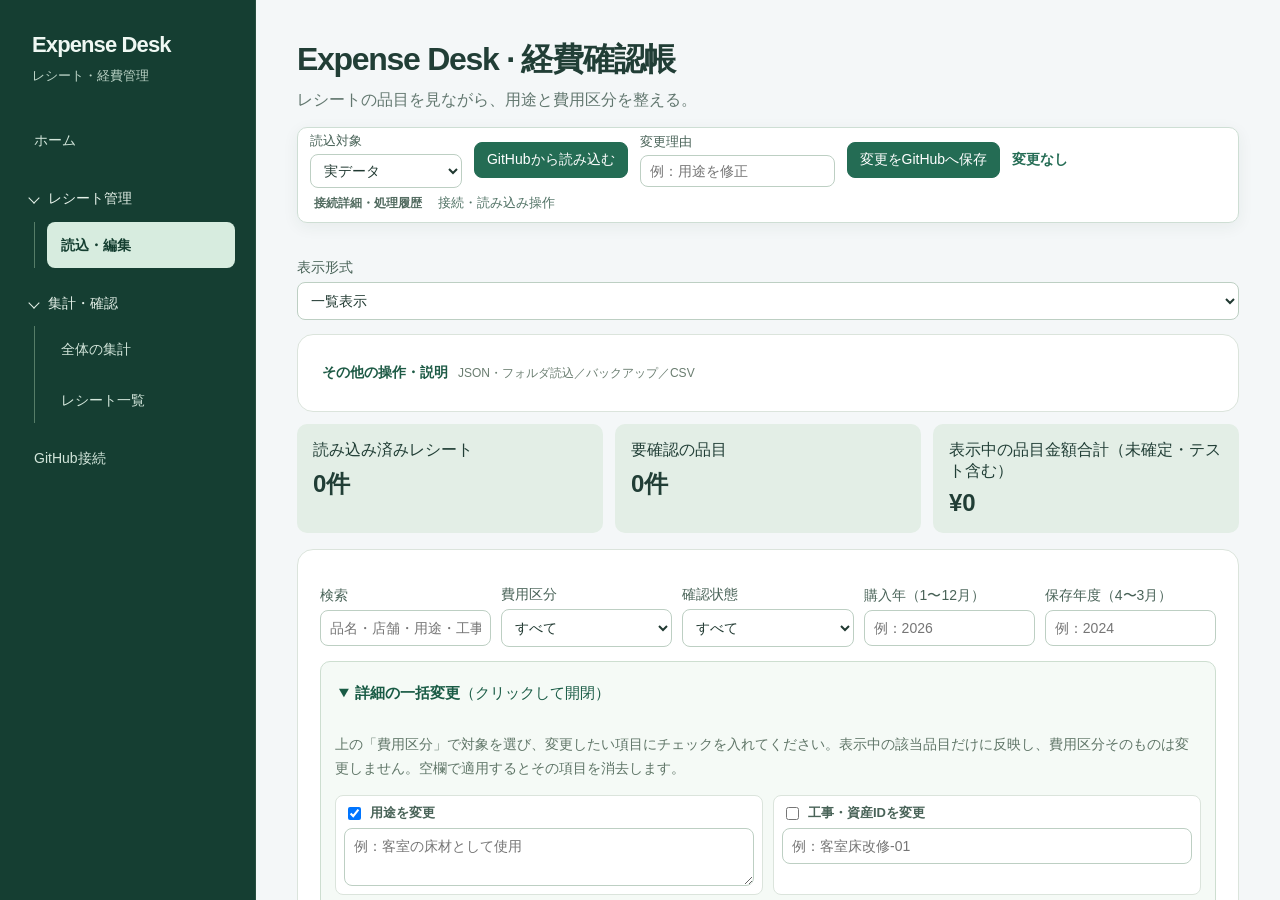
==== editor.html @ 6383295f "Keep GitHub read/save visible; collapse infrequent file operations and receipt metadata; sticky item" ====
<!doctype html>
<html lang="ja"><meta charset="utf-8"><meta name="viewport" content="width=device-width,initial-scale=1"><title>Expense Desk｜経費確認帳</title>
<style>
:root{font-family:system-ui,-apple-system,'Segoe UI',sans-serif;color:#203931;background:#f3f6f2;font-size:14px}*{box-sizing:border-box}body{margin:0}header{background:#163f35;color:white;padding:26px max(24px,4vw)}h1{font-size:26px;margin:6px 0}header p{color:#d1e2d8;margin:8px 0}main{padding:22px 4vw;max-width:1800px;margin:auto}.bar{display:flex;gap:10px;flex-wrap:wrap;align-items:center;margin:14px 0}button,.file{font:inherit;background:#fff;border:1px solid #becdc3;border-radius:8px;padding:10px 14px;color:#234a3c;cursor:pointer}button.primary,.file{background:#246c54;color:white;border-color:#246c54}button:hover,.file:hover{filter:brightness(.95)}input,select,textarea{font:inherit;padding:9px;border:1px solid #bdcfc3;border-radius:6px;background:white;max-width:100%;color:#203931}textarea{resize:vertical;min-height:58px}label{display:flex;flex-direction:column;gap:5px;font-size:12px;color:#496358}.file{font-size:14px;display:inline-block}input[type=file]{display:none}.panel{background:white;border:1px solid #dbe4dc;border-radius:12px;padding:18px;margin:16px 0}.grid{display:grid;grid-template-columns:repeat(4,minmax(0,1fr));gap:12px}.stats{display:grid;grid-template-columns:repeat(3,1fr);gap:12px}.stat{background:#e3eee6;padding:16px;border-radius:10px}.stat strong{display:block;font-size:24px;margin-top:7px}.hint{color:#607668;font-size:12px;line-height:1.7}.notice{background:#fff3cf;color:#715619;padding:12px;border-radius:8px;white-space:pre-wrap}#message{white-space:pre-wrap}#message.error{color:#9f3228;background:#ffeded}#message:empty{display:none}#message{padding:12px;background:#e1f0e5;border-radius:8px;margin:10px 0}.table-wrap{overflow:auto;border:1px solid #d9e4db;border-radius:9px}table{border-collapse:collapse;width:100%;min-width:1720px;background:white}th,td{text-align:left;padding:10px;border-bottom:1px solid #e4ebe5;vertical-align:top}th{background:#e8f0e9;font-size:12px;position:sticky;top:0}td input,td select,td textarea{width:100%;min-width:110px}td:nth-child(2){min-width:200px}td:nth-child(7){min-width:180px}td:nth-child(9){min-width:220px}td:nth-child(10){min-width:220px}.tag{display:inline-block;font-size:11px;padding:3px 6px;background:#fff0bd;border-radius:4px;margin:3px 0}.good{background:#d3eedc}.muted{color:#6a7d70}summary{cursor:pointer}footer{padding:20px;text-align:center;color:#69806f;font-size:12px}@media(max-width:700px){main{padding:12px}.grid{grid-template-columns:repeat(2,minmax(0,1fr))}.stats{grid-template-columns:1fr}h1{font-size:22px}header{padding:20px}.bar button{flex-grow:1}}

/* Compact item list with expandable editing fields. */
main,.panel,.grid>*{min-width:0}
.bar>*{min-width:0;max-width:100%}
.bar label{flex:1 1 140px}
.table-wrap{overflow:visible}
table{min-width:0;table-layout:fixed}
th,td{overflow-wrap:anywhere}
th:nth-child(1){width:17%}th:nth-child(2){width:28%}
th:nth-child(3){width:14%}th:nth-child(4){width:19%}
th:nth-child(5){width:22%}
td:nth-child(n){min-width:0}
td input,td select,td textarea{min-width:0;width:100%}
td:first-child{white-space:pre-line;font-size:12px}
.item-detail-grid{display:grid;grid-template-columns:minmax(0,1fr);gap:12px;margin-top:12px}
.item-detail-grid>*{min-width:0}
.detail-label{font-size:12px;color:#496358;margin-bottom:5px}
.item-detail-grid button{width:100%;white-space:normal}
.detail-close-button{display:block!important;width:100%!important;min-height:48px;margin-top:16px;padding:13px;background:#e8f1ea;border:1px solid #a6c4b2;color:#16523e;font-weight:600;grid-column:1/-1;position:relative}
.review-action{display:block;width:100%;min-height:44px;font-weight:700;border-radius:9px!important;margin-top:5px}
.review-confirm{background:#216b50!important;color:white!important;border-color:#216b50!important}
.review-reset{background:#e7f0eb!important;color:#16513b!important;border-color:#7eaa92!important}
.review-action:hover{filter:brightness(.94)}
.review-action:focus-visible,.detail-close-button:focus-visible{outline:3px solid #d19b22;outline-offset:2px}
td details summary{padding:8px 0;color:#246c54}
#receipt-info{overflow-wrap:anywhere}
.bulk-panel{margin:12px 0;padding:14px;border:1px solid #cdded0;border-radius:10px;background:#f5faf6}
.bulk-panel>summary{cursor:pointer;font-size:15px;color:#195b45;padding:8px 4px}
.bulk-panel>summary strong{font-weight:700}
.bulk-body{padding-top:8px}
.bulk-body>.detail-close-button{margin-top:12px}
.editor-dock{padding:4px 12px!important}
.dock-summary{display:flex;align-items:center;gap:16px;flex-wrap:wrap;cursor:pointer;padding:9px 4px;color:#19523e;font-size:14px}
.dock-summary strong{font-size:14px}
#dock-compact-status{font-size:13px;font-weight:500;color:#527366}
.dock-body{padding:10px 4px 8px;border-top:1px solid #dbe4dc}
#dock-details:not([open]) .dock-summary{min-height:30px}

.bulk-grid{display:grid;grid-template-columns:repeat(2,minmax(0,1fr));gap:10px;margin:12px 0}
.bulk-field{display:flex;flex-direction:column;gap:5px;padding:8px;background:white;border:1px solid #dbe4dc;border-radius:8px}
.bulk-field .bulk-enable{display:flex;flex-direction:row;align-items:center;gap:6px;font-weight:600;font-size:13px}
.bulk-field input[type=checkbox]{width:auto}
.bulk-field input:not([type=checkbox]),.bulk-field textarea{width:100%}
@media(max-width:700px){.bulk-grid{grid-template-columns:1fr}}
@media(max-width:700px){
 .table-wrap{border:0}
 table,tbody,tr,td{display:block;width:100%}
 thead{display:none}
 tr{border:1px solid #d9e4db;border-radius:9px;padding:12px;margin:12px 0}
 td{padding:7px 0;border:0}
 td::before{content:attr(data-label);display:block;font-size:12px;color:#496358;margin-bottom:5px}
 .item-detail-grid{grid-template-columns:repeat(2,minmax(0,1fr))}
}
@media(max-width:420px){.grid,.item-detail-grid{grid-template-columns:minmax(0,1fr)}}
/* Review-first layout: primary GitHub actions remain visible. */
.editor-dock .dock-actions{align-items:center}
.editor-dock .dock-summary{padding:5px 4px;font-size:12px;min-height:25px;color:#526b60}
.editor-dock .dock-summary strong{font-size:12px}
.editor-dock .dock-body{padding:6px 4px}
.fold-section{margin:12px 0;border:1px solid #dbe4dc;border-radius:10px;background:#fff;padding:9px 14px}
.fold-section>summary{cursor:pointer;color:#1d5a45;display:flex;align-items:center;gap:10px;flex-wrap:wrap;padding:7px 2px}
.fold-section>summary strong{font-size:14px}
.fold-section>summary .muted{font-size:12px}
.fold-content{padding:10px 0}
#file-tools .bar{margin:8px 0}
.receipt-meta-fold{margin:12px 0 0}
.receipt-meta-fold .grid{margin-top:8px}
.editor-page .receipt-meta-fold #receipt-info{margin-top:12px}
.editor-page .table-wrap{overflow:visible}
.editor-page .table-wrap table{border-collapse:separate;border-spacing:0}
.editor-page .table-wrap thead{position:sticky;top:var(--editor-sticky-top,100px);z-index:18}
.editor-page .table-wrap thead th{position:static;background:#dceae0;box-shadow:0 2px 4px #163f3525;border-bottom:2px solid #a9c4b4}
@media(max-width:700px){.editor-page .table-wrap thead{display:none}}
</style><link rel="stylesheet" href="workspace.css"><script src="session.js" defer></script><script src="navigation.js" defer></script>
<body class="editor-page"><div id="workspace-navigation"></div><header><span>EXPENSE DESK</span><h1>Expense Desk · 経費確認帳</h1><p>レシートの品目を見ながら、用途と費用区分を整える。</p></header>
<div class="workspace-dock editor-dock" aria-label="GitHub操作と編集状態">
<div class="dock-actions"><label>読込対象<select id="gh-scope"><option value="data">実データ</option><option value="tests">テスト</option><option value="both">実データとテスト</option></select></label><button id="gh-load" class="primary">GitHubから読み込む</button><label>変更理由<input id="gh-reason" placeholder="例：用途を修正"></label><button id="gh-save" class="primary">変更をGitHubへ保存</button><strong id="edit-indicator" role="status" aria-live="polite">変更なし</strong></div>
<details id="dock-details"><summary class="dock-summary"><strong>接続詳細・処理履歴</strong><span id="dock-compact-status" role="status" aria-live="polite">読込未実行</span></summary><div class="dock-body">
<div id="connection-status" role="status" aria-live="polite"></div>
<p id="gh-status" class="dock-progress" role="status" aria-live="polite">読込未実行</p>
<div id="message" role="status" aria-live="polite"></div></div></details></div><main>
<div class="bar"><label>表示形式<select id="view-mode"><option value="all">一覧表示</option><option value="single">1枚表示</option></select></label></div>
<details id="file-tools" class="panel fold-section"><summary><strong>その他の操作・説明</strong><span class="muted">JSON・フォルダ読込／バックアップ／CSV</span></summary><div class="fold-content"><div class="bar"><label class="file">JSONを読み込む<input id="import" type="file" accept=".json,application/json" multiple></label><label class="file">フォルダを読み込む<input id="folder" type="file" webkitdirectory multiple></label><button id="new">レシートを追加</button><button id="demo">架空サンプルを追加</button><button id="backup" class="primary">全件をJSON保存</button><button id="csv">表示中の表をCSV保存</button></div>
<p class="hint">単価は通常、明細金額 ÷ 数量で自動計算します。数量が空欄なら1個として計算します。値引きなどで原本単価と異なる場合は、品目の「詳細・編集」で「単価を手動入力」を選択してください。割り切れない単価は自動保存せず、原本を確認してください。</p>
<p class="hint">HTMLをダウンロードしてブラウザで開いてください。GitHub直接接続と、端末内だけでの編集に対応します。全件JSONはバックアップ、1件JSONはGitHubへの反映用です。保存したJSONを黒子に渡せばリポジトリに反映できます。GitHub直接接続では「変更をGitHubへ保存」で反映します。</p>
</div></details>
<div class="stats"><div class="stat">読み込み済みレシート<strong id="count">0件</strong></div><div class="stat">要確認の品目<strong id="pending">0件</strong></div><div class="stat">表示中の品目金額合計（未確定・テスト含む）<strong id="sum">¥0</strong></div></div>
<section id="single-receipt" class="panel"><div class="bar"><label>編集するレシート<select id="receipt"></select></label><button id="one">この1件をJSON保存</button><button id="add">このレシートに品目を追加</button></div><details id="receipt-meta-details" class="fold-section receipt-meta-fold"><summary id="receipt-meta-summary"><strong>レシート基本情報・備考を確認／修正</strong></summary><div class="fold-content"><div id="meta" class="grid"></div><p id="receipt-info" class="hint"></p></div></details></section>
<section class="panel"><div class="bar"><label>検索<input id="search" placeholder="品名・店舗・用途・工事名"></label><label>費用区分<select id="class-filter"><option value="">すべて</option><option>経費</option><option>資産・設備</option><option>開業費候補</option><option>対象外</option><option>要確認</option></select></label><label>確認状態<select id="review-filter"><option value="">すべて</option><option>要確認</option><option>確認済</option></select></label><label>購入年（1〜12月）<input id="year" type="number" placeholder="例：2026"></label><label>保存年度（4〜3月）<input id="fiscal" type="number" placeholder="例：2024"></label></div>
<details class="bulk-panel" id="bulk-details" aria-label="詳細の一括変更"><summary><strong>詳細の一括変更</strong>（クリックして開閉）</summary><div class="bulk-body"><p class="hint">上の「費用区分」で対象を選び、変更したい項目にチェックを入れてください。表示中の該当品目だけに反映し、費用区分そのものは変更しません。空欄で適用するとその項目を消去します。</p>
<div class="bulk-grid">
<label class="bulk-field"><span class="bulk-enable"><input type="checkbox" id="bulk-purpose-on" checked>用途を変更</span><textarea id="bulk-purpose" rows="2" placeholder="例：客室の床材として使用"></textarea></label>
<label class="bulk-field"><span class="bulk-enable"><input type="checkbox" id="bulk-project-on">工事・資産IDを変更</span><input id="bulk-project" placeholder="例：客室床改修-01"></label>
<label class="bulk-field"><span class="bulk-enable"><input type="checkbox" id="bulk-account-on">科目候補を変更</span><select id="bulk-account" aria-label="一括変更する科目候補"></select></label>
<label class="bulk-field"><span class="bulk-enable"><input type="checkbox" id="bulk-share-on">事業割合（%）を変更</span><input id="bulk-share" type="number" min="0" max="100" step="any" placeholder="例：100"></label>
<label class="bulk-field"><span class="bulk-enable"><input type="checkbox" id="bulk-reason-on">判定理由を変更</span><textarea id="bulk-reason" rows="2" placeholder="例：旅館営業のために購入"></textarea></label>
<label class="bulk-field"><span class="bulk-enable"><input type="checkbox" id="bulk-missing-on">不足情報を変更（1行1件）</span><textarea id="bulk-missing" rows="2" placeholder="空欄を適用すると不足情報を消去"></textarea></label>
</div><div class="bar"><strong id="bulk-count" role="status">対象：費用区分を選択してください</strong><button class="primary" id="bulk-apply" type="button">表示中の品目に一括適用</button></div>
<button type="button" id="bulk-close" class="detail-close-button">▲ 一括変更を閉じる</button></div></details><div class="notice">費用区分は申告準備のための整理です。資産・設備の購入額や開業費候補を、その年の必要経費として合算しません。工事材料は工事全体の目的・金額と対応付けて確認してください。</div>
<div class="table-wrap"><table><thead><tr><th>購入日 / 店舗</th><th>品名</th><th>金額（円）</th><th>費用区分</th><th>詳細</th></tr></thead><tbody id="rows"></tbody></table></div><p id="empty" class="hint">JSONを読み込むか、架空サンプルで操作をお試しください。</p></section>
<details class="panel"><summary>保存と確認について</summary><p class="hint">作業データは画面を開いている間に保持します。起動時は空になります。作業後はGitHubへ保存するか、JSONを保存してください。読取事実を編集するとレシートはdraftに戻り、区分確認も要確認に戻ります。「区分を確認済にする」は税務判断の確認だけで、原本保存・読取確認を完了するものではありません。旧JSONはそのまま読み込めます。費用区分を追加して保存すると0.3に移行し、適用ルール未確認としてdraftになります。</p><button id="clear">画面の作業データを消去</button></details>
</main><footer>原本の事実と、費用の判断を分けて記録 · v0.3</footer>
<script id="schema" type="application/json">{
  "$schema": "https://json-schema.org/draft/2020-12/schema",
  "title": "Receipt",
  "type": "object",
  "required": [
    "schema_version",
    "receipt_id",
    "status",
    "source",
    "purchase_date",
    "merchant",
    "currency",
    "total",
    "items",
    "issues"
  ],
  "additionalProperties": false,
  "properties": {
    "schema_version": {
      "enum": [
        "0.1",
        "0.2",
        "0.3"
      ]
    },
    "receipt_id": {
      "type": "string",
      "format": "uuid"
    },
    "status": {
      "enum": [
        "draft",
        "confirmed"
      ]
    },
    "source": {
      "type": "object",
      "required": [
        "path",
        "sha256"
      ],
      "additionalProperties": false,
      "properties": {
        "path": {
          "type": [
            "string",
            "null"
          ]
        },
        "sha256": {
          "anyOf": [
            {
              "type": "string",
              "pattern": "^[a-f0-9]{64}$"
            },
            {
              "type": "null"
            }
          ]
        }
      }
    },
    "purchase_date": {
      "type": [
        "string",
        "null"
      ],
      "format": "date"
    },
    "merchant": {
      "type": [
        "string",
        "null"
      ]
    },
    "currency": {
      "const": "JPY"
    },
    "total": {
      "type": [
        "integer",
        "null"
      ]
    },
    "tax_total": {
      "type": [
        "integer",
        "null"
      ]
    },
    "items": {
      "type": "array",
      "items": {
        "type": "object",
        "additionalProperties": false,
        "required": [
          "name",
          "quantity",
          "unit_price",
          "amount"
        ],
        "properties": {
          "name": {
            "type": [
              "string",
              "null"
            ]
          },
          "quantity": {
            "type": [
              "number",
              "null"
            ],
            "exclusiveMinimum": 0
          },
          "unit_price": {
            "type": [
              "integer",
              "null"
            ]
          },
          "amount": {
            "type": [
              "integer",
              "null"
            ]
          },
          "tax_rate": {
            "type": [
              "number",
              "null"
            ],
            "enum": [
              0,
              0.08,
              0.1,
              null
            ]
          },
          "accounting": {
            "type": "object",
            "additionalProperties": false,
            "required": [
              "expense_class",
              "account_candidate",
              "review_status",
              "purpose",
              "project_id",
              "business_share",
              "reason",
              "missing_information",
              "reviewed_at"
            ],
            "properties": {
              "expense_class": {
                "enum": [
                  "経費",
                  "資産・設備",
                  "開業費候補",
                  "対象外",
                  "要確認"
                ]
              },
              "account_candidate": {
                "type": [
                  "string",
                  "null"
                ]
              },
              "review_status": {
                "enum": [
                  "要確認",
                  "確認済"
                ]
              },
              "purpose": {
                "type": [
                  "string",
                  "null"
                ]
              },
              "project_id": {
                "type": [
                  "string",
                  "null"
                ]
              },
              "business_share": {
                "type": [
                  "number",
                  "null"
                ],
                "minimum": 0,
                "maximum": 1
              },
              "reason": {
                "type": [
                  "string",
                  "null"
                ]
              },
              "missing_information": {
                "type": "array",
                "items": {
                  "type": "string"
                }
              },
              "reviewed_at": {
                "type": [
                  "string",
                  "null"
                ],
                "format": "date-time"
              }
            },
            "allOf": [
              {
                "if": {
                  "properties": {
                    "review_status": {
                      "const": "確認済"
                    }
                  }
                },
                "then": {
                  "properties": {
                    "expense_class": {
                      "enum": [
                        "経費",
                        "資産・設備",
                        "開業費候補",
                        "対象外"
                      ]
                    },
                    "reviewed_at": {
                      "type": "string",
                      "format": "date-time"
                    }
                  }
                }
              },
              {
                "if": {
                  "properties": {
                    "review_status": {
                      "const": "確認済"
                    },
                    "expense_class": {
                      "enum": [
                        "経費",
                        "資産・設備",
                        "開業費候補"
                      ]
                    }
                  }
                },
                "then": {
                  "properties": {
                    "purpose": {
                      "type": "string",
                      "minLength": 1
                    },
                    "reason": {
                      "type": "string",
                      "minLength": 1
                    },
                    "missing_information": {
                      "maxItems": 0
                    },
                    "business_share": {
                      "type": "number",
                      "minimum": 0,
                      "maximum": 1
                    }
                  }
                }
              }
            ]
          }
        }
      }
    },
    "issues": {
      "type": "array",
      "items": {
        "type": "string"
      }
    },
    "note": {
      "type": [
        "string",
        "null"
      ]
    },
    "is_test": {
      "type": "boolean"
    },
    "processing": {
      "type": "object",
      "additionalProperties": false,
      "required": [
        "processed_at",
        "rules_version",
        "rules_commit",
        "confirmed_at"
      ],
      "properties": {
        "processed_at": {
          "type": "string",
          "format": "date-time"
        },
        "rules_version": {
          "type": "string",
          "minLength": 1
        },
        "rules_commit": {
          "type": "string",
          "pattern": "^[a-f0-9]{40}$"
        },
        "confirmed_at": {
          "type": [
            "string",
            "null"
          ],
          "format": "date-time"
        }
      }
    }
  },
  "allOf": [
    {
      "if": {
        "properties": {
          "status": {
            "const": "confirmed"
          }
        }
      },
      "then": {
        "properties": {
          "purchase_date": {
            "type": "string",
            "format": "date"
          },
          "merchant": {
            "type": "string",
            "minLength": 1
          },
          "total": {
            "type": "integer"
          },
          "source": {
            "properties": {
              "path": {
                "type": "string",
                "minLength": 1
              },
              "sha256": {
                "type": "string",
                "pattern": "^[a-f0-9]{64}$"
              }
            }
          }
        }
      }
    },
    {
      "if": {
        "properties": {
          "schema_version": {
            "enum": [
              "0.2",
              "0.3"
            ]
          }
        }
      },
      "then": {
        "required": [
          "is_test",
          "processing"
        ],
        "allOf": [
          {
            "if": {
              "properties": {
                "status": {
                  "const": "confirmed"
                }
              }
            },
            "then": {
              "properties": {
                "processing": {
                  "properties": {
                    "confirmed_at": {
                      "type": "string",
                      "format": "date-time"
                    }
                  }
                }
              }
            }
          }
        ]
      }
    },
    {
      "if": {
        "properties": {
          "schema_version": {
            "const": "0.3"
          }
        }
      },
      "then": {
        "properties": {
          "items": {
            "items": {
              "required": [
                "accounting"
              ]
            }
          }
        }
      }
    }
  ]
}</script>
<script src="common.js"></script><script src="editor-model.js"></script><script src="editor.js?v=20261122-layout-4"></script></body></html>
---- workspace.css ----
:root{font-family:'DM Sans','Noto Sans JP',sans-serif;font-size:16px;color:#213e36;background:#f4f7f8;--green:#246c54;--line:#dce6e2;--muted:#62776f}
*{box-sizing:border-box}body{margin:0}a{color:inherit}button,input,select,textarea{font:inherit}button,a,input,select,textarea{ -webkit-tap-highlight-color:transparent}button:focus-visible,a:focus-visible,input:focus-visible,select:focus-visible{outline:3px solid #77ad9a;outline-offset:3px}
.workspace-nav{display:flex;align-items:center;justify-content:space-between;gap:20px;background:#fff;border-bottom:1px solid var(--line);padding:18px 5vw;flex-wrap:wrap}.brand{text-decoration:none;font-weight:700;font-size:19px;letter-spacing:-.04em}.brand small{font-size:13px;font-weight:400;color:var(--muted);display:block;margin-top:4px;letter-spacing:0}.workspace-links{display:flex;gap:6px;flex-wrap:wrap}.workspace-links a{font-size:14px;text-decoration:none;padding:10px 14px;border-radius:8px;color:var(--muted)}.workspace-links a[aria-current=page]{background:#e7f1ec;color:#19513e;font-weight:600}.workspace-links a:hover{background:#edf4f0}
.workspace-main{max-width:1200px;padding:48px 28px 64px;margin:auto}.page-intro{margin-bottom:30px}.page-intro h1{font-size:clamp(27px,4vw,40px);font-weight:600;letter-spacing:-.04em;margin:0 0 12px}.page-intro p{color:var(--muted);line-height:1.8;margin:0}.home-intro{padding:38px 0 24px}.home-intro h1{font-size:clamp(32px,5vw,48px)}
.home-cards{display:grid;grid-template-columns:1fr 1fr;gap:22px;margin-top:30px}.home-card{position:relative;overflow:hidden;display:flex;flex-direction:column;min-height:300px;padding:32px;background:white;border:1px solid var(--line);border-radius:20px;text-decoration:none;transition:transform .2s,border-color .2s,box-shadow .2s}.home-card:hover{transform:translateY(-4px);border-color:#81ac9b;box-shadow:0 16px 36px #163f350b}.home-card:first-child{background:#173f34;color:white;border-color:#173f34}.card-symbol{font-size:30px;line-height:1.4;margin-bottom:30px}.home-card h2{font-size:25px;margin:0 0 14px;font-weight:600}.home-card p{font-size:16px;line-height:1.8;color:var(--muted);max-width:30em;margin:0 0 24px}.home-card:first-child p{color:#c3dbd0}.card-action{margin-top:auto;font-size:14px;font-weight:600}.workflow-note{margin-top:28px;color:var(--muted);font-size:14px;line-height:1.9}
.surface{background:white;border:1px solid var(--line);border-radius:16px;padding:24px;margin:20px 0}.surface h2{font-size:20px;font-weight:600;margin:0 0 18px}.connection-row,.filter-grid{display:grid;grid-template-columns:2fr 1fr auto;align-items:end;gap:14px}.filter-grid{grid-template-columns:1fr 1fr 1.6fr 1fr}.summary-page label{display:flex;flex-direction:column;gap:8px;font-size:14px;color:#496358;min-width:0}.summary-page input,.summary-page select{width:100%;min-width:0;padding:11px 12px;background:white;border:1px solid #c8d8d0;border-radius:8px;color:#203931}.summary-page button,.button-link{display:inline-block;background:var(--green);border:1px solid var(--green);border-radius:8px;padding:11px 16px;color:white;cursor:pointer;text-decoration:none}.summary-page button.secondary{background:white;color:var(--green);border-color:var(--line)}.summary-page button:disabled{opacity:.5;cursor:wait}.subtle{color:var(--muted);font-size:14px;line-height:1.8;overflow-wrap:anywhere}.status-message{padding:12px 16px;border-radius:8px;background:#e8f2ed;font-size:14px;line-height:1.8}.status-message.error{background:#ffeded;color:#963329}.status-message:empty{display:none}.metrics{display:grid;grid-template-columns:repeat(3,minmax(0,1fr));gap:16px;margin:24px 0}.metric{background:white;border:1px solid var(--line);border-radius:14px;padding:22px;min-width:0}.metric span{display:block;color:var(--muted);font-size:14px}.metric strong{display:block;font-size:clamp(24px,3vw,34px);margin-top:12px;overflow-wrap:anywhere;letter-spacing:-.04em}.metric small{display:block;color:var(--muted);margin-top:8px;font-size:13px}.heading-row{display:flex;align-items:center;justify-content:space-between;gap:15px;flex-wrap:wrap}.heading-row select{width:auto}.summary-page table{width:100%;border-collapse:collapse;table-layout:fixed;font-size:14px}.summary-page th,.summary-page td{text-align:left;padding:14px 8px;border-bottom:1px solid #e6ede9;overflow-wrap:anywhere;vertical-align:top}.summary-page th{font-weight:500;color:var(--muted)}.summary-page td button{padding:7px 10px;font-size:14px}.summary-page table input{width:100%}.money{font-variant-numeric:tabular-nums}.check-label{flex-direction:row!important;align-items:center;margin-top:16px}.check-label input{width:auto}.detail-layout{display:grid;grid-template-columns:minmax(0,1fr) minmax(0,1fr);gap:22px}.receipt-image{max-width:100%;height:auto;border-radius:10px}.detail-layout>div{min-width:0}.pill{display:inline-block;border-radius:5px;background:#fff2cd;padding:3px 7px;font-size:13px}.page-footer{max-width:1200px;margin:auto;padding:0 28px 24px;font-size:13px;color:var(--muted)}
body.editor-page{font-size:16px}body.editor-page header{background:transparent;color:#213e36;padding:32px 4vw 0;max-width:1800px;margin:auto}body.editor-page header>span{display:none}body.editor-page header p{color:var(--muted)}body.editor-page h1{font-size:32px;letter-spacing:-.04em}body.editor-page .panel{border-radius:16px;padding:22px}body.editor-page label,body.editor-page th{font-size:14px}body.editor-page .hint{font-size:14px}body.editor-page td:first-child{font-size:14px}body.editor-page .tag{font-size:13px}body.editor-page .detail-label{font-size:14px}body.editor-page input,body.editor-page button,body.editor-page select,body.editor-page textarea{border-radius:8px}body.editor-page .table-wrap{border-radius:10px}
@media(max-width:760px){.workspace-nav{padding:16px 20px;gap:14px}.workspace-links{width:100%}.workspace-links a{padding:8px 11px}.workspace-main{padding:28px 16px 40px}.home-intro{padding:16px 0}.home-cards{grid-template-columns:1fr;gap:16px}.home-card{padding:26px;min-height:250px}.card-symbol{margin-bottom:18px}.connection-row,.filter-grid{grid-template-columns:1fr 1fr}.connection-row label:first-child{grid-column:1/-1}.metrics{grid-template-columns:1fr}.metric{padding:18px}.surface{padding:18px}.detail-layout{grid-template-columns:1fr}.responsive-table thead{display:none}.responsive-table,.responsive-table tbody,.responsive-table tr,.responsive-table td{display:block;width:100%}.responsive-table tr{padding:12px 0;border-bottom:1px solid var(--line)}.responsive-table td{border:0;padding:5px 0}.responsive-table td:before{content:attr(data-label);color:var(--muted);display:block;font-size:13px;margin-bottom:4px}.page-footer{padding:0 16px 22px}}
@media(prefers-reduced-motion:reduce){.home-card{transition:none}}

/* Shared tree navigation for all three pages. */
body{padding-left:256px}
.workspace-sidebar{position:fixed;inset:0 auto 0 0;width:256px;z-index:40;background:#153e32;color:#eff8f3;padding:32px 20px;overflow-y:auto;border-right:1px solid #264e40}
.workspace-sidebar .brand{display:block;padding:0 12px 30px;font-size:22px}
.workspace-sidebar .brand small{color:#bbd3c6;font-size:13px;margin-top:8px;line-height:1.6}
.tree-navigation{display:flex;flex-direction:column;gap:12px}
.tree-navigation a{display:block;padding:12px 14px;border-radius:8px;text-decoration:none;font-size:14px;color:#d3e6db;line-height:1.6}
.tree-navigation a:hover{background:#285643;color:white}
.tree-navigation a[aria-current=page]{background:#d7ecdf;color:#143e30;font-weight:600}
.tree-navigation summary{list-style:none;display:flex;align-items:center;gap:10px;padding:12px 10px;cursor:pointer;font-size:14px;font-weight:500;color:#e5f1e9;line-height:1.6}
.tree-navigation summary::-webkit-details-marker{display:none}
.tree-navigation summary::before{content:'';width:7px;height:7px;flex:none;border-right:1.5px solid currentColor;border-bottom:1.5px solid currentColor;transform:rotate(-45deg);transition:transform .15s}
.tree-navigation details[open]>summary::before{transform:rotate(45deg)}
.tree-children{margin-left:14px;padding-left:12px;border-left:1px solid #567d68;display:flex;flex-direction:column;gap:4px}
.workspace-sidebar :focus-visible{outline:3px solid #b7ddc6;outline-offset:2px}
.sidebar-close,.mobile-bar,.sidebar-backdrop{display:none}
.workspace-main{padding-top:40px}.home-intro{padding-top:20px}
#receipt-list{scroll-margin-top:24px}
@media(max-width:1100px) and (min-width:801px){
 .home-cards{grid-template-columns:1fr}
 .metrics{grid-template-columns:1fr}
 .filter-grid{grid-template-columns:repeat(2,minmax(0,1fr))}
 .connection-row{grid-template-columns:repeat(2,minmax(0,1fr))}
 .connection-row label:first-child{grid-column:1/-1}
 body.editor-page .grid{grid-template-columns:repeat(2,minmax(0,1fr))}
}
@media(max-width:800px){
 body{padding-left:0;padding-top:66px}
 .mobile-bar{display:flex;position:fixed;inset:0 0 auto;z-index:30;height:66px;padding:12px 18px;gap:18px;align-items:center;background:#fff;border-bottom:1px solid var(--line)}
 .mobile-bar button,.sidebar-close{font:inherit;font-size:14px;border:1px solid #c7d7ce;border-radius:8px;background:white;color:#1c4a38;padding:9px 12px;cursor:pointer}
 .mobile-bar span{font-weight:600}
 .workspace-sidebar{transform:translateX(-100%);visibility:hidden;width:min(300px,85vw);transition:transform .2s,visibility .2s;padding-top:24px}
 .menu-open .workspace-sidebar{transform:translateX(0);visibility:visible}
 .menu-open .sidebar-backdrop{display:block;position:fixed;inset:0;background:#142c2459;z-index:35}
 .menu-open{overflow:hidden}
 .sidebar-close{display:block;margin:0 12px 20px;background:transparent;color:#e6f1e9;border-color:#658675}
 .workspace-sidebar .brand{padding-bottom:18px}
 .workspace-main{padding-top:28px}
 #receipt-list{scroll-margin-top:80px}
}
@media(prefers-reduced-motion:reduce){.workspace-sidebar,.tree-navigation summary::before{transition:none}}
.workspace-frame{margin:0;padding:0;height:100dvh;min-width:0}
.workspace-frame iframe{display:block;width:100%;height:100%;border:0;background:#f4f7f8}
body.embedded-page{padding:0!important}
.embedded-page #workspace-navigation{display:none}
.connection-status{padding:16px 18px;border-radius:10px;background:#e7f1eb;color:#244f3e;font-size:14px;line-height:1.9;margin-bottom:18px;overflow-wrap:anywhere}
.connection-status strong{display:block;font-size:16px}
.connection-status a{display:inline-block;margin-top:6px}
.connection-status.failed{background:#ffeded;color:#963329}
.connection-actions{display:flex;gap:12px;flex-wrap:wrap;margin:18px 0}
.home-connection{margin:24px 28px 0}
@media(max-width:800px){.workspace-frame{height:calc(100dvh - 66px)}}
.collapsible-tools{padding:0!important}
.collapsible-tools>summary{padding:12px 16px;cursor:pointer;font-size:14px;font-weight:600;line-height:1.6;overflow-wrap:anywhere}
.collapsible-tools>summary span{font-size:13px;font-weight:400;color:var(--muted);margin-left:12px}
.tools-body{padding:0 16px 14px}
.tools-body .connection-status{padding:10px 12px;margin:0 0 10px}
.tools-body .connection-status strong{font-size:14px}
.tools-body .bar{margin:8px 0}
.search-tools .filter-grid{grid-template-columns:repeat(2,minmax(0,1fr));gap:10px}
.search-tools input,.search-tools select{padding:7px 9px;font-size:14px}
.search-tools .check-label{margin-top:10px}
.search-tools .subtle{margin-bottom:0}
.summary-page .compact-metrics{grid-template-columns:repeat(3,minmax(0,1fr));gap:8px;margin:12px 0}
.compact-metrics .metric{padding:12px;border-radius:10px}
.compact-metrics .metric strong{font-size:clamp(19px,2.8vw,28px);margin-top:6px}
.compact-metrics .metric span{font-size:13px;line-height:1.5}
.compact-metrics .metric small{font-size:12px;line-height:1.5;margin-top:6px}
.active-filters{position:sticky;top:0;z-index:15;padding:10px 14px;background:#e5eee9;border:1px solid #d1e1d7;border-radius:8px;font-size:14px;line-height:1.7;overflow-wrap:anywhere}
.result-context{flex-basis:100%;margin:0 0 12px}
.editor-savebar{position:sticky;top:0;z-index:25;display:flex;align-items:center;gap:12px;padding:10px 4vw;background:#fff;border-bottom:1px solid #cbdcd2;box-shadow:0 4px 12px #163f350a;flex-wrap:wrap}
.editor-savebar strong{font-size:14px;margin-right:auto}
.editor-savebar label{flex-direction:row;align-items:center;font-size:14px;gap:8px}
.editor-savebar input{width:200px;font-size:14px;padding:8px}
.editor-savebar button{font-size:14px;padding:10px 14px;white-space:normal}
.edit-pending{color:#925c0d}.edit-saved{color:#246c54}
@media(min-width:900px){.search-tools .filter-grid{grid-template-columns:1fr 1fr 1.5fr 1fr}}
@media(max-width:600px){.editor-savebar{gap:8px;padding:10px 12px}.editor-savebar strong{width:100%}.editor-savebar label{flex:1;min-width:0}.editor-savebar input{width:100%;min-width:0}.editor-savebar button{max-width:45%;padding:9px}.compact-metrics .metric{padding:9px}.compact-metrics .metric strong{font-size:18px}}
.workspace-dock{position:sticky;top:0;z-index:25;background:#fff;border:1px solid #ceded4;border-radius:10px;padding:10px 14px;box-shadow:0 4px 16px #193e3210;margin:14px 0;min-width:0}
.editor-dock{margin:16px 4vw 0}
.workspace-dock .connection-status{margin:0 0 8px;padding:6px 10px;font-size:13px;line-height:1.5;display:flex;align-items:center;gap:8px 16px;flex-wrap:wrap}
.workspace-dock .connection-status strong{font-size:14px}
.workspace-dock .connection-status a{margin:0;margin-left:auto}
.connection-dates{font-size:12px}
.dock-actions{display:flex;gap:8px 12px;align-items:end;flex-wrap:wrap;min-width:0}
.dock-actions label{font-size:13px!important;gap:4px;min-width:0}
.dock-actions input,.dock-actions select{padding:7px 9px!important;font-size:14px!important;max-width:210px}
.dock-actions button{font-size:14px;padding:8px 12px}
.dock-actions #edit-indicator{align-self:center;font-size:14px}
.dock-progress{margin:5px 0 0;font-size:13px;color:var(--muted);overflow-wrap:anywhere}
.workspace-dock #message,.workspace-dock #status{margin:6px 0 0;padding:8px 10px;font-size:14px;max-height:100px;overflow:auto}
.workspace-dock[aria-busy=true]{border-color:#b58624}
.workspace-dock[aria-busy=true] .connection-status strong::before{content:'';display:inline-block;width:12px;height:12px;border:2px solid #b4cbbd;border-top-color:#246c54;border-radius:50%;margin-right:8px;animation:receipt-spin .8s linear infinite}
.compact-search{display:grid;grid-template-columns:1fr 1fr 1.4fr 1fr;gap:8px;margin-top:8px}
.compact-search label{font-size:13px}.compact-search input,.compact-search select{font-size:14px;padding:7px 8px}
.workspace-dock .active-filters{position:static;padding:5px 0 0;margin:0;border:0;border-radius:0;background:none;font-size:12px;line-height:1.5}
@keyframes receipt-spin{to{transform:rotate(360deg)}}
@media(max-width:600px){.compact-search{grid-template-columns:repeat(2,minmax(0,1fr))}.workspace-dock{padding:8px;margin-left:0;margin-right:0}.editor-dock{margin-left:12px;margin-right:12px}.connection-dates{display:none}.dock-actions input,.dock-actions select{max-width:160px}.dock-actions button{font-size:13px;padding:8px}.workspace-dock .connection-status{gap:4px}.workspace-dock #message,.workspace-dock #status{max-height:75px}.workspace-dock .active-filters{display:none}}
@media(prefers-reduced-motion:reduce){.workspace-dock[aria-busy=true] .connection-status strong::before{animation:none}}
.summary-page button.receipt-detail-button{background:#e0eee6;border-color:#a9cdb8;color:#20523d;font-weight:500}
.summary-page button.receipt-detail-button:hover{background:#cde4d6;border-color:#7ead91}
.receipt-list-table td:nth-child(1),.receipt-list-table td:nth-child(3),.receipt-list-table td:nth-child(4){font-variant-numeric:tabular-nums}
@media(min-width:761px){.receipt-list-table td:nth-child(1),.receipt-list-table td:nth-child(3){white-space:nowrap}}
@media(max-width:760px){.receipt-list-table colgroup{display:none}}

.dismiss-error{font-size:.8rem;padding:.35rem .65rem;margin:.25rem 0}.dismiss-error[hidden]{display:none}
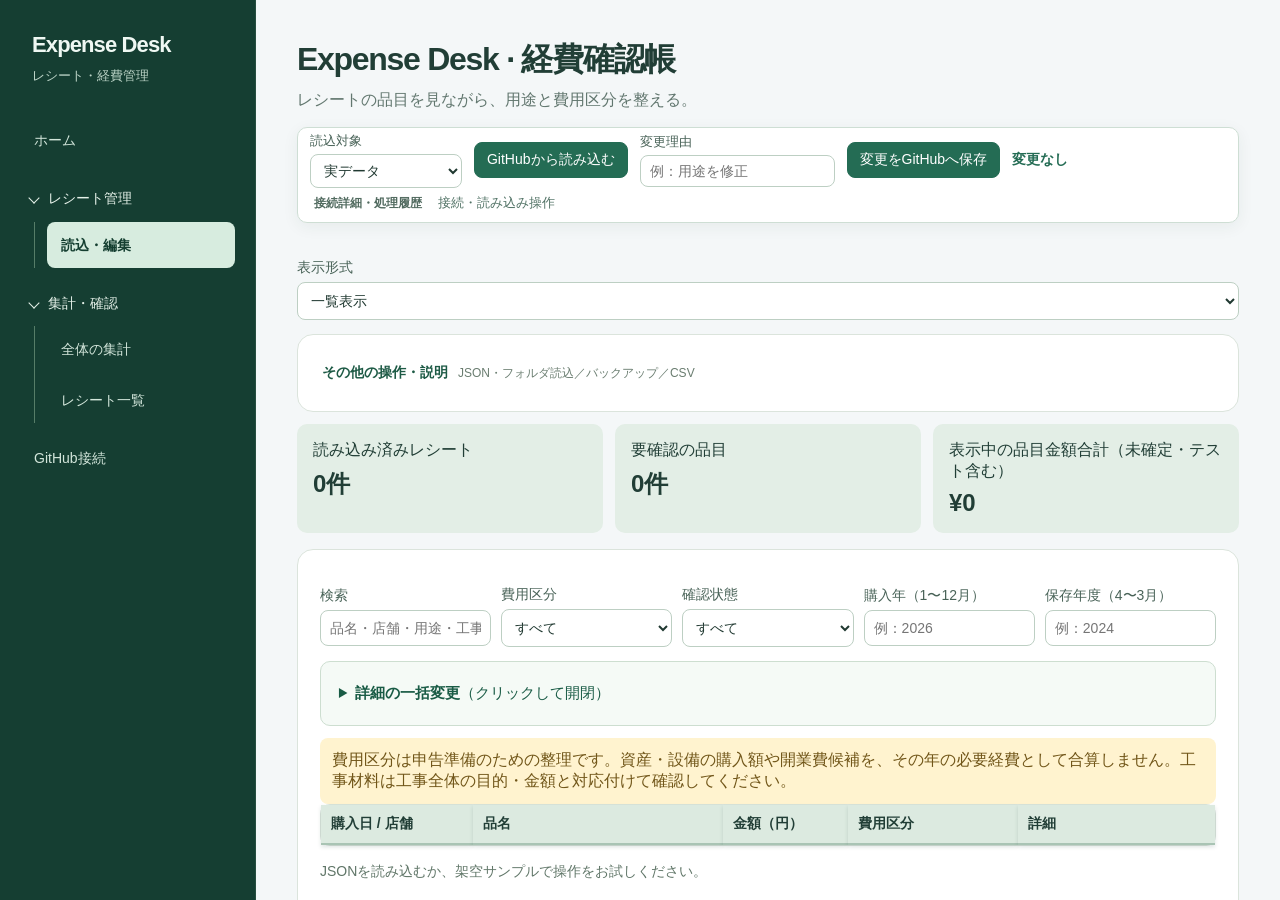
==== commit 40f0d917: "Refresh editor script for collapsed-panel default behavior" ====
--- a/editor.html
+++ b/editor.html
@@ -533,5 +533,5 @@
     }
   ]
 }</script>
-<script src="common.js"></script><script src="editor-model.js"></script><script src="editor.js?v=20261122-layout-4"></script></body></html>
+<script src="common.js"></script><script src="editor-model.js"></script><script src="editor.js?v=20261122-panels-closed-5"></script></body></html>
 
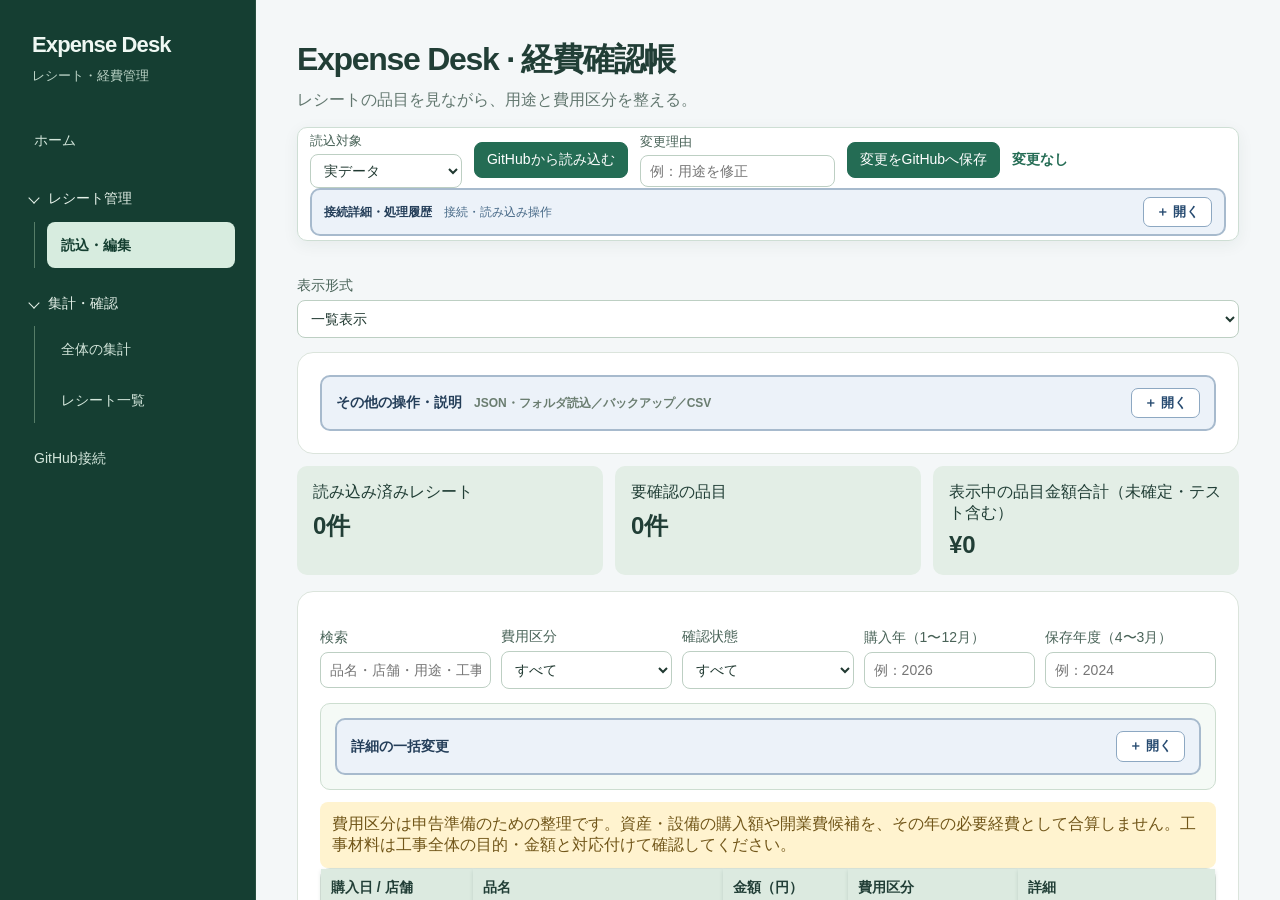
==== commit 07622796: "Unify all accordion headers with clear open/close control styling distinct from action buttons" ====
--- a/editor.html
+++ b/editor.html
@@ -75,23 +75,102 @@
 .editor-page .table-wrap thead{position:sticky;top:var(--editor-sticky-top,100px);z-index:18}
 .editor-page .table-wrap thead th{position:static;background:#dceae0;box-shadow:0 2px 4px #163f3525;border-bottom:2px solid #a9c4b4}
 @media(max-width:700px){.editor-page .table-wrap thead{display:none}}
+
+/* One clearly identifiable, reusable accordion control design. */
+.editor-page details > summary.fold-toggle,
+.editor-page td details > summary.fold-toggle {
+  box-sizing:border-box;
+  display:flex;
+  flex-wrap:wrap;
+  align-items:center;
+  gap:6px 12px;
+  min-height:48px;
+  width:100%;
+  padding:11px 14px;
+  margin:0;
+  list-style:none;
+  cursor:pointer;
+  user-select:none;
+  border:2px solid #a7bacd;
+  border-radius:10px;
+  background:#ecf2f9;
+  color:#243e59;
+  font-size:14px;
+  font-weight:600;
+  line-height:1.4;
+  transition:background .12s,border-color .12s;
+}
+.editor-page details > summary.fold-toggle::-webkit-details-marker {display:none}
+.editor-page details > summary.fold-toggle::after {
+  content:"＋ 開く";
+  display:inline-block;
+  margin-left:auto;
+  flex:none;
+  padding:5px 12px;
+  border:1px solid #8da8c2;
+  border-radius:7px;
+  background:#fff;
+  color:#264a70;
+  font-size:13px;
+  font-weight:700;
+  white-space:nowrap;
+}
+.editor-page details[open] > summary.fold-toggle {
+  background:#dfeaf6;
+  border-color:#718fac;
+  border-radius:10px;
+}
+.editor-page details[open] > summary.fold-toggle::after {content:"− 閉じる"}
+.editor-page details > summary.fold-toggle:hover {background:#d5e5f5;border-color:#6186a9}
+.editor-page details > summary.fold-toggle:focus-visible,
+.editor-page .fold-close-control:focus-visible {outline:3px solid #c5811e;outline-offset:3px}
+.editor-page .fold-close-control {
+  box-sizing:border-box;
+  display:block;
+  width:100%;
+  min-height:48px;
+  margin-top:16px;
+  padding:10px 14px;
+  border:2px solid #8da8c2;
+  border-radius:9px;
+  background:#e5edf7;
+  color:#264a70;
+  font-size:14px;
+  font-weight:700;
+  cursor:pointer;
+  grid-column:1/-1;
+}
+.editor-page .fold-close-control:hover {background:#d5e5f5}
+.editor-page .fold-close-control:active {background:#c8dced}
+.editor-page .item-detail-grid > .fold-close-control {grid-column:1/-1}
+.editor-page .bulk-body > .fold-close-control{margin-top:14px}
+.editor-page #dock-details > summary.fold-toggle{min-height:42px;padding:7px 12px}
+.editor-page #dock-compact-status{color:#476987;font-size:12px;font-weight:400}
+.editor-page .fold-section > summary.fold-toggle{flex-wrap:wrap}
+@media(max-width:480px){
+ .editor-page details > summary.fold-toggle{padding:9px 10px;gap:6px}
+ .editor-page details > summary.fold-toggle::after{padding:5px 9px}
+}
+@media(prefers-reduced-motion:reduce){
+ .editor-page details > summary.fold-toggle{transition:none}
+}
 </style><link rel="stylesheet" href="workspace.css"><script src="session.js" defer></script><script src="navigation.js" defer></script>
 <body class="editor-page"><div id="workspace-navigation"></div><header><span>EXPENSE DESK</span><h1>Expense Desk · 経費確認帳</h1><p>レシートの品目を見ながら、用途と費用区分を整える。</p></header>
 <div class="workspace-dock editor-dock" aria-label="GitHub操作と編集状態">
 <div class="dock-actions"><label>読込対象<select id="gh-scope"><option value="data">実データ</option><option value="tests">テスト</option><option value="both">実データとテスト</option></select></label><button id="gh-load" class="primary">GitHubから読み込む</button><label>変更理由<input id="gh-reason" placeholder="例：用途を修正"></label><button id="gh-save" class="primary">変更をGitHubへ保存</button><strong id="edit-indicator" role="status" aria-live="polite">変更なし</strong></div>
-<details id="dock-details"><summary class="dock-summary"><strong>接続詳細・処理履歴</strong><span id="dock-compact-status" role="status" aria-live="polite">読込未実行</span></summary><div class="dock-body">
+<details id="dock-details"><summary class="dock-summary fold-toggle"><strong>接続詳細・処理履歴</strong><span id="dock-compact-status" role="status" aria-live="polite">読込未実行</span></summary><div class="dock-body">
 <div id="connection-status" role="status" aria-live="polite"></div>
 <p id="gh-status" class="dock-progress" role="status" aria-live="polite">読込未実行</p>
 <div id="message" role="status" aria-live="polite"></div></div></details></div><main>
 <div class="bar"><label>表示形式<select id="view-mode"><option value="all">一覧表示</option><option value="single">1枚表示</option></select></label></div>
-<details id="file-tools" class="panel fold-section"><summary><strong>その他の操作・説明</strong><span class="muted">JSON・フォルダ読込／バックアップ／CSV</span></summary><div class="fold-content"><div class="bar"><label class="file">JSONを読み込む<input id="import" type="file" accept=".json,application/json" multiple></label><label class="file">フォルダを読み込む<input id="folder" type="file" webkitdirectory multiple></label><button id="new">レシートを追加</button><button id="demo">架空サンプルを追加</button><button id="backup" class="primary">全件をJSON保存</button><button id="csv">表示中の表をCSV保存</button></div>
+<details id="file-tools" class="panel fold-section"><summary class="fold-toggle"><strong>その他の操作・説明</strong><span class="muted">JSON・フォルダ読込／バックアップ／CSV</span></summary><div class="fold-content"><div class="bar"><label class="file">JSONを読み込む<input id="import" type="file" accept=".json,application/json" multiple></label><label class="file">フォルダを読み込む<input id="folder" type="file" webkitdirectory multiple></label><button id="new">レシートを追加</button><button id="demo">架空サンプルを追加</button><button id="backup" class="primary">全件をJSON保存</button><button id="csv">表示中の表をCSV保存</button></div>
 <p class="hint">単価は通常、明細金額 ÷ 数量で自動計算します。数量が空欄なら1個として計算します。値引きなどで原本単価と異なる場合は、品目の「詳細・編集」で「単価を手動入力」を選択してください。割り切れない単価は自動保存せず、原本を確認してください。</p>
 <p class="hint">HTMLをダウンロードしてブラウザで開いてください。GitHub直接接続と、端末内だけでの編集に対応します。全件JSONはバックアップ、1件JSONはGitHubへの反映用です。保存したJSONを黒子に渡せばリポジトリに反映できます。GitHub直接接続では「変更をGitHubへ保存」で反映します。</p>
 </div></details>
 <div class="stats"><div class="stat">読み込み済みレシート<strong id="count">0件</strong></div><div class="stat">要確認の品目<strong id="pending">0件</strong></div><div class="stat">表示中の品目金額合計（未確定・テスト含む）<strong id="sum">¥0</strong></div></div>
-<section id="single-receipt" class="panel"><div class="bar"><label>編集するレシート<select id="receipt"></select></label><button id="one">この1件をJSON保存</button><button id="add">このレシートに品目を追加</button></div><details id="receipt-meta-details" class="fold-section receipt-meta-fold"><summary id="receipt-meta-summary"><strong>レシート基本情報・備考を確認／修正</strong></summary><div class="fold-content"><div id="meta" class="grid"></div><p id="receipt-info" class="hint"></p></div></details></section>
+<section id="single-receipt" class="panel"><div class="bar"><label>編集するレシート<select id="receipt"></select></label><button id="one">この1件をJSON保存</button><button id="add">このレシートに品目を追加</button></div><details id="receipt-meta-details" class="fold-section receipt-meta-fold"><summary id="receipt-meta-summary" class="fold-toggle"><strong>レシート基本情報・備考を確認／修正</strong></summary><div class="fold-content"><div id="meta" class="grid"></div><p id="receipt-info" class="hint"></p></div></details></section>
 <section class="panel"><div class="bar"><label>検索<input id="search" placeholder="品名・店舗・用途・工事名"></label><label>費用区分<select id="class-filter"><option value="">すべて</option><option>経費</option><option>資産・設備</option><option>開業費候補</option><option>対象外</option><option>要確認</option></select></label><label>確認状態<select id="review-filter"><option value="">すべて</option><option>要確認</option><option>確認済</option></select></label><label>購入年（1〜12月）<input id="year" type="number" placeholder="例：2026"></label><label>保存年度（4〜3月）<input id="fiscal" type="number" placeholder="例：2024"></label></div>
-<details class="bulk-panel" id="bulk-details" aria-label="詳細の一括変更"><summary><strong>詳細の一括変更</strong>（クリックして開閉）</summary><div class="bulk-body"><p class="hint">上の「費用区分」で対象を選び、変更したい項目にチェックを入れてください。表示中の該当品目だけに反映し、費用区分そのものは変更しません。空欄で適用するとその項目を消去します。</p>
+<details class="bulk-panel" id="bulk-details" aria-label="詳細の一括変更"><summary class="fold-toggle"><strong>詳細の一括変更</strong></summary><div class="bulk-body"><p class="hint">上の「費用区分」で対象を選び、変更したい項目にチェックを入れてください。表示中の該当品目だけに反映し、費用区分そのものは変更しません。空欄で適用するとその項目を消去します。</p>
 <div class="bulk-grid">
 <label class="bulk-field"><span class="bulk-enable"><input type="checkbox" id="bulk-purpose-on" checked>用途を変更</span><textarea id="bulk-purpose" rows="2" placeholder="例：客室の床材として使用"></textarea></label>
 <label class="bulk-field"><span class="bulk-enable"><input type="checkbox" id="bulk-project-on">工事・資産IDを変更</span><input id="bulk-project" placeholder="例：客室床改修-01"></label>
@@ -100,7 +179,7 @@
 <label class="bulk-field"><span class="bulk-enable"><input type="checkbox" id="bulk-reason-on">判定理由を変更</span><textarea id="bulk-reason" rows="2" placeholder="例：旅館営業のために購入"></textarea></label>
 <label class="bulk-field"><span class="bulk-enable"><input type="checkbox" id="bulk-missing-on">不足情報を変更（1行1件）</span><textarea id="bulk-missing" rows="2" placeholder="空欄を適用すると不足情報を消去"></textarea></label>
 </div><div class="bar"><strong id="bulk-count" role="status">対象：費用区分を選択してください</strong><button class="primary" id="bulk-apply" type="button">表示中の品目に一括適用</button></div>
-<button type="button" id="bulk-close" class="detail-close-button">▲ 一括変更を閉じる</button></div></details><div class="notice">費用区分は申告準備のための整理です。資産・設備の購入額や開業費候補を、その年の必要経費として合算しません。工事材料は工事全体の目的・金額と対応付けて確認してください。</div>
+<button type="button" id="bulk-close" class="fold-close-control">− 一括変更を閉じる</button></div></details><div class="notice">費用区分は申告準備のための整理です。資産・設備の購入額や開業費候補を、その年の必要経費として合算しません。工事材料は工事全体の目的・金額と対応付けて確認してください。</div>
 <div class="table-wrap"><table><thead><tr><th>購入日 / 店舗</th><th>品名</th><th>金額（円）</th><th>費用区分</th><th>詳細</th></tr></thead><tbody id="rows"></tbody></table></div><p id="empty" class="hint">JSONを読み込むか、架空サンプルで操作をお試しください。</p></section>
 <details class="panel"><summary>保存と確認について</summary><p class="hint">作業データは画面を開いている間に保持します。起動時は空になります。作業後はGitHubへ保存するか、JSONを保存してください。読取事実を編集するとレシートはdraftに戻り、区分確認も要確認に戻ります。「区分を確認済にする」は税務判断の確認だけで、原本保存・読取確認を完了するものではありません。旧JSONはそのまま読み込めます。費用区分を追加して保存すると0.3に移行し、適用ルール未確認としてdraftになります。</p><button id="clear">画面の作業データを消去</button></details>
 </main><footer>原本の事実と、費用の判断を分けて記録 · v0.3</footer>
@@ -533,5 +612,5 @@
     }
   ]
 }</script>
-<script src="common.js"></script><script src="editor-model.js"></script><script src="editor.js?v=20261122-panels-closed-5"></script></body></html>
+<script src="common.js"></script><script src="editor-model.js"></script><script src="editor.js?v=20261122-fold-unified-6"></script></body></html>
 
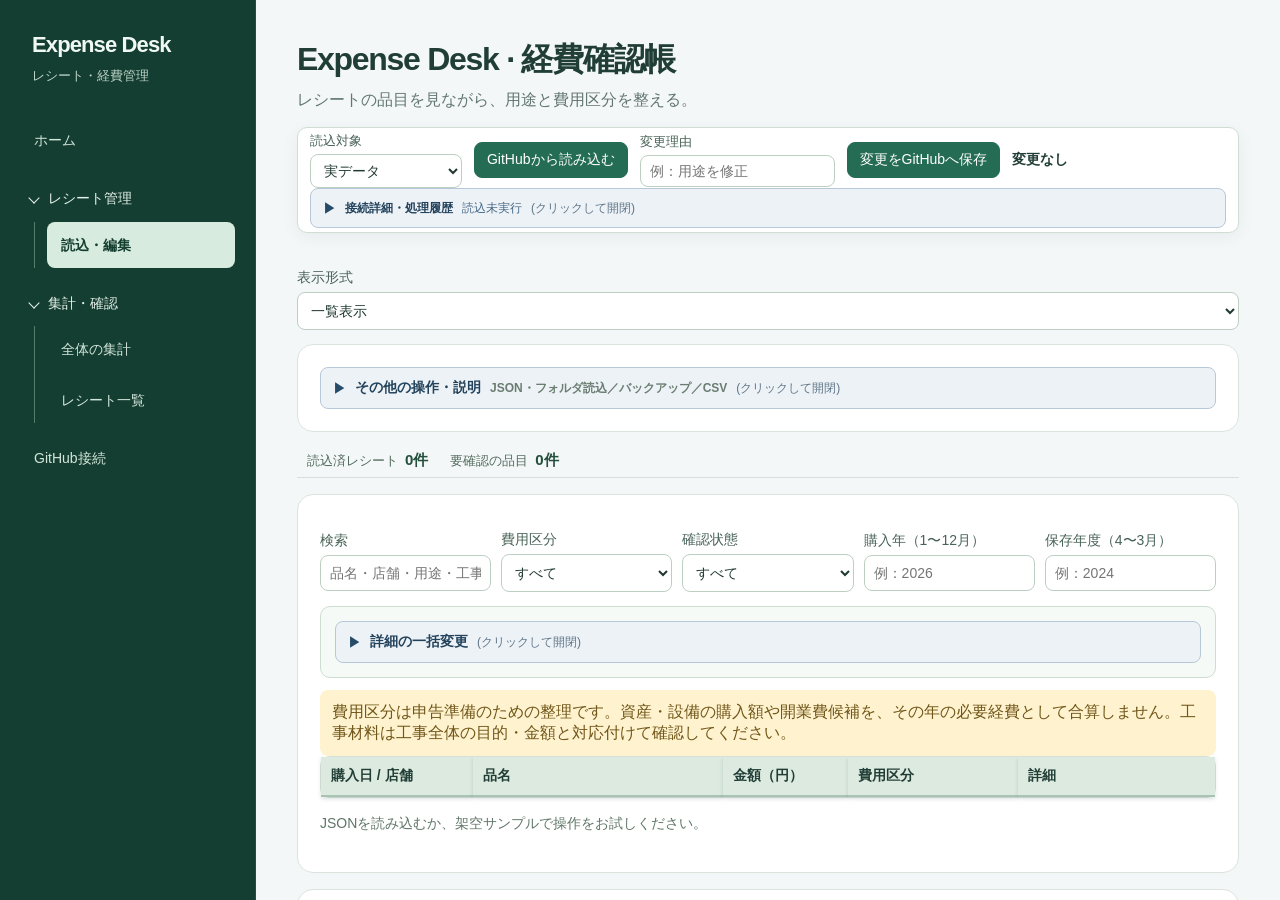
==== commit a71557c9: "Standardize disclosure label text and replace large statistic cards with compact counts" ====
--- a/editor.html
+++ b/editor.html
@@ -154,6 +154,71 @@
 @media(prefers-reduced-motion:reduce){
  .editor-page details > summary.fold-toggle{transition:none}
 }
+
+/* Unified compact disclosure: an arrow, a section name, and one consistent hint. */
+.editor-page details > summary.fold-toggle,
+.editor-page td details > summary.fold-toggle {
+  display:flex;
+  align-items:center;
+  flex-wrap:wrap;
+  gap:5px 9px;
+  padding:10px 12px;
+  min-height:42px;
+  background:#edf2f7;
+  border:1px solid #b7c8d8;
+  border-radius:8px;
+  font-size:14px;
+  color:#23435c;
+}
+.editor-page details > summary.fold-toggle::before {
+  content:"▶";
+  display:inline-block;
+  font-size:13px;
+  line-height:1;
+  color:#254b69;
+  flex:none;
+}
+.editor-page details[open] > summary.fold-toggle::before {content:"▼"}
+.editor-page details > summary.fold-toggle::after,
+.editor-page details[open] > summary.fold-toggle::after {
+  content:"(クリックして開閉)";
+  margin-left:0;
+  padding:0;
+  border:0;
+  border-radius:0;
+  background:transparent;
+  color:#607688;
+  font-size:12px;
+  font-weight:400;
+}
+.editor-page details > summary.fold-toggle::-webkit-details-marker {display:none}
+.editor-page details > summary.fold-toggle::marker {content:""}
+.editor-page details > summary.fold-toggle:hover{background:#dfeaf4;border-color:#759bb9}
+.editor-page #dock-details > summary.fold-toggle{min-height:40px;padding:8px 12px}
+.editor-page .compact-review-stats {
+  display:flex;
+  flex-wrap:wrap;
+  align-items:center;
+  gap:8px 22px;
+  margin:8px 0 12px;
+  padding:7px 10px;
+  border-bottom:1px solid #d5e1d8;
+  color:#526c5e;
+  background:transparent;
+  font-size:13px;
+}
+.editor-page .compact-review-stats > span {display:inline-flex;align-items:baseline;gap:7px}
+.editor-page .compact-review-stats strong {
+  display:inline;
+  font-size:15px;
+  font-weight:650;
+  color:#244f3d;
+  margin:0;
+}
+@media(max-width:700px){
+ .editor-page .compact-review-stats{gap:5px 14px;padding:7px 3px}
+ .editor-page .compact-review-stats strong{font-size:14px}
+}
 </style><link rel="stylesheet" href="workspace.css"><script src="session.js" defer></script><script src="navigation.js" defer></script>
 <body class="editor-page"><div id="workspace-navigation"></div><header><span>EXPENSE DESK</span><h1>Expense Desk · 経費確認帳</h1><p>レシートの品目を見ながら、用途と費用区分を整える。</p></header>
 <div class="workspace-dock editor-dock" aria-label="GitHub操作と編集状態">
@@ -167,7 +232,7 @@
 <p class="hint">単価は通常、明細金額 ÷ 数量で自動計算します。数量が空欄なら1個として計算します。値引きなどで原本単価と異なる場合は、品目の「詳細・編集」で「単価を手動入力」を選択してください。割り切れない単価は自動保存せず、原本を確認してください。</p>
 <p class="hint">HTMLをダウンロードしてブラウザで開いてください。GitHub直接接続と、端末内だけでの編集に対応します。全件JSONはバックアップ、1件JSONはGitHubへの反映用です。保存したJSONを黒子に渡せばリポジトリに反映できます。GitHub直接接続では「変更をGitHubへ保存」で反映します。</p>
 </div></details>
-<div class="stats"><div class="stat">読み込み済みレシート<strong id="count">0件</strong></div><div class="stat">要確認の品目<strong id="pending">0件</strong></div><div class="stat">表示中の品目金額合計（未確定・テスト含む）<strong id="sum">¥0</strong></div></div>
+<div class="stats compact-review-stats" aria-label="読み込み状況"><span>読込済レシート <strong id="count">0件</strong></span><span>要確認の品目 <strong id="pending">0件</strong></span></div>
 <section id="single-receipt" class="panel"><div class="bar"><label>編集するレシート<select id="receipt"></select></label><button id="one">この1件をJSON保存</button><button id="add">このレシートに品目を追加</button></div><details id="receipt-meta-details" class="fold-section receipt-meta-fold"><summary id="receipt-meta-summary" class="fold-toggle"><strong>レシート基本情報・備考を確認／修正</strong></summary><div class="fold-content"><div id="meta" class="grid"></div><p id="receipt-info" class="hint"></p></div></details></section>
 <section class="panel"><div class="bar"><label>検索<input id="search" placeholder="品名・店舗・用途・工事名"></label><label>費用区分<select id="class-filter"><option value="">すべて</option><option>経費</option><option>資産・設備</option><option>開業費候補</option><option>対象外</option><option>要確認</option></select></label><label>確認状態<select id="review-filter"><option value="">すべて</option><option>要確認</option><option>確認済</option></select></label><label>購入年（1〜12月）<input id="year" type="number" placeholder="例：2026"></label><label>保存年度（4〜3月）<input id="fiscal" type="number" placeholder="例：2024"></label></div>
 <details class="bulk-panel" id="bulk-details" aria-label="詳細の一括変更"><summary class="fold-toggle"><strong>詳細の一括変更</strong></summary><div class="bulk-body"><p class="hint">上の「費用区分」で対象を選び、変更したい項目にチェックを入れてください。表示中の該当品目だけに反映し、費用区分そのものは変更しません。空欄で適用するとその項目を消去します。</p>
@@ -612,5 +677,5 @@
     }
   ]
 }</script>
-<script src="common.js"></script><script src="editor-model.js"></script><script src="editor.js?v=20261122-fold-unified-6"></script></body></html>
+<script src="common.js"></script><script src="editor-model.js"></script><script src="editor.js?v=20261122-fold-label-7"></script></body></html>
 
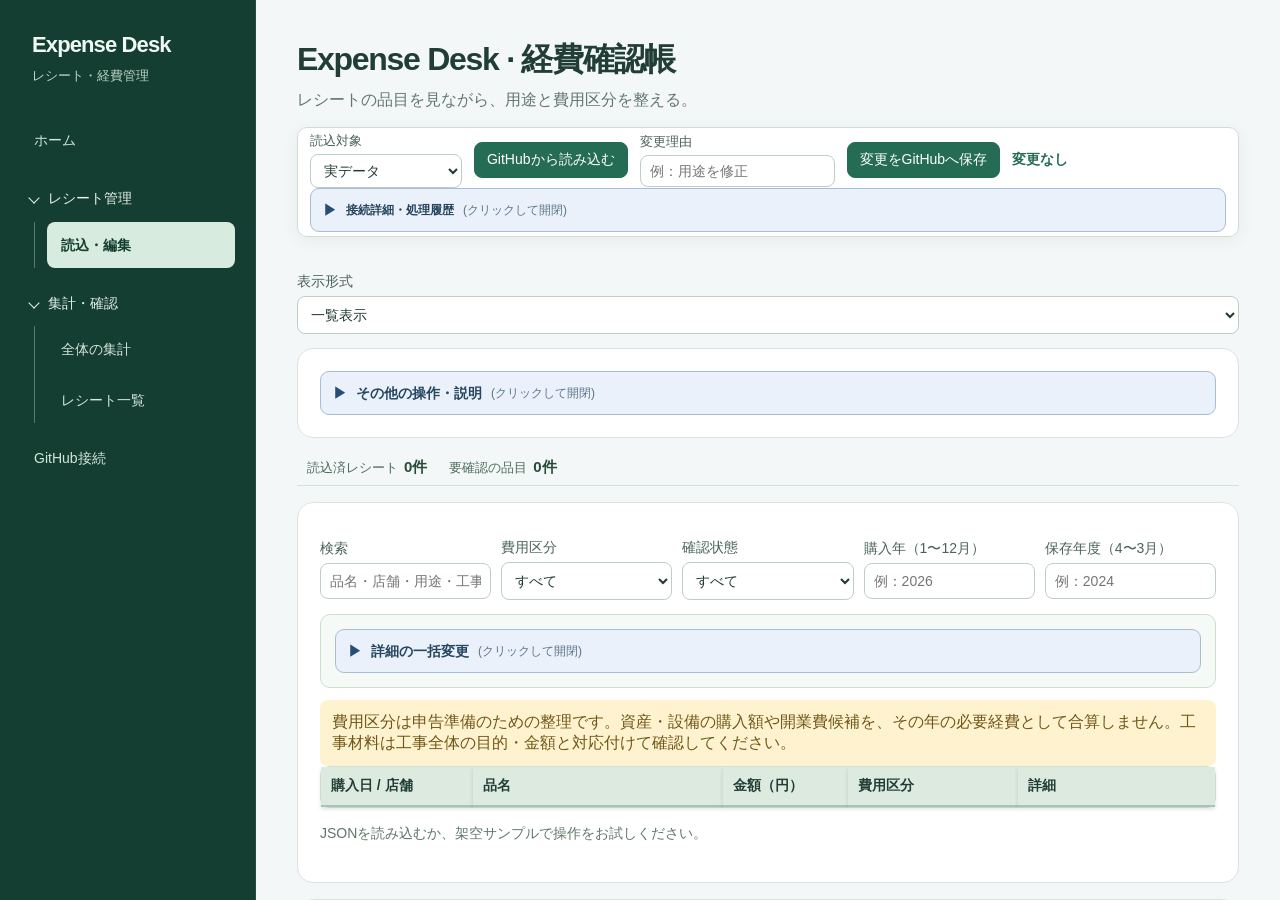
==== commit f182717b: "Cache-bust shared styles and align disclosure labels exactly" ====
--- a/editor.html
+++ b/editor.html
@@ -219,16 +219,16 @@
  .editor-page .compact-review-stats{gap:5px 14px;padding:7px 3px}
  .editor-page .compact-review-stats strong{font-size:14px}
 }
-</style><link rel="stylesheet" href="workspace.css"><script src="session.js" defer></script><script src="navigation.js" defer></script>
+</style><link rel="stylesheet" href="workspace.css?v=20261122-accordion-fix-8"><script src="session.js" defer></script><script src="navigation.js" defer></script>
 <body class="editor-page"><div id="workspace-navigation"></div><header><span>EXPENSE DESK</span><h1>Expense Desk · 経費確認帳</h1><p>レシートの品目を見ながら、用途と費用区分を整える。</p></header>
 <div class="workspace-dock editor-dock" aria-label="GitHub操作と編集状態">
 <div class="dock-actions"><label>読込対象<select id="gh-scope"><option value="data">実データ</option><option value="tests">テスト</option><option value="both">実データとテスト</option></select></label><button id="gh-load" class="primary">GitHubから読み込む</button><label>変更理由<input id="gh-reason" placeholder="例：用途を修正"></label><button id="gh-save" class="primary">変更をGitHubへ保存</button><strong id="edit-indicator" role="status" aria-live="polite">変更なし</strong></div>
-<details id="dock-details"><summary class="dock-summary fold-toggle"><strong>接続詳細・処理履歴</strong><span id="dock-compact-status" role="status" aria-live="polite">読込未実行</span></summary><div class="dock-body">
+<details id="dock-details"><summary class="dock-summary fold-toggle"><strong>接続詳細・処理履歴</strong></summary><div class="dock-body"><p id="dock-compact-status" role="status" aria-live="polite">読込未実行</p>
 <div id="connection-status" role="status" aria-live="polite"></div>
 <p id="gh-status" class="dock-progress" role="status" aria-live="polite">読込未実行</p>
 <div id="message" role="status" aria-live="polite"></div></div></details></div><main>
 <div class="bar"><label>表示形式<select id="view-mode"><option value="all">一覧表示</option><option value="single">1枚表示</option></select></label></div>
-<details id="file-tools" class="panel fold-section"><summary class="fold-toggle"><strong>その他の操作・説明</strong><span class="muted">JSON・フォルダ読込／バックアップ／CSV</span></summary><div class="fold-content"><div class="bar"><label class="file">JSONを読み込む<input id="import" type="file" accept=".json,application/json" multiple></label><label class="file">フォルダを読み込む<input id="folder" type="file" webkitdirectory multiple></label><button id="new">レシートを追加</button><button id="demo">架空サンプルを追加</button><button id="backup" class="primary">全件をJSON保存</button><button id="csv">表示中の表をCSV保存</button></div>
+<details id="file-tools" class="panel fold-section"><summary class="fold-toggle"><strong>その他の操作・説明</strong></summary><div class="fold-content"><p class="hint">JSON・フォルダ読込／バックアップ／CSV</p><div class="bar"><label class="file">JSONを読み込む<input id="import" type="file" accept=".json,application/json" multiple></label><label class="file">フォルダを読み込む<input id="folder" type="file" webkitdirectory multiple></label><button id="new">レシートを追加</button><button id="demo">架空サンプルを追加</button><button id="backup" class="primary">全件をJSON保存</button><button id="csv">表示中の表をCSV保存</button></div>
 <p class="hint">単価は通常、明細金額 ÷ 数量で自動計算します。数量が空欄なら1個として計算します。値引きなどで原本単価と異なる場合は、品目の「詳細・編集」で「単価を手動入力」を選択してください。割り切れない単価は自動保存せず、原本を確認してください。</p>
 <p class="hint">HTMLをダウンロードしてブラウザで開いてください。GitHub直接接続と、端末内だけでの編集に対応します。全件JSONはバックアップ、1件JSONはGitHubへの反映用です。保存したJSONを黒子に渡せばリポジトリに反映できます。GitHub直接接続では「変更をGitHubへ保存」で反映します。</p>
 </div></details>
@@ -677,5 +677,5 @@
     }
   ]
 }</script>
-<script src="common.js"></script><script src="editor-model.js"></script><script src="editor.js?v=20261122-fold-label-7"></script></body></html>
+<script src="common.js"></script><script src="editor-model.js"></script><script src="editor.js?v=20261122-accordion-fix-8"></script></body></html>
 
--- a/workspace.css
+++ b/workspace.css
@@ -114,3 +114,78 @@
 @media(max-width:760px){.receipt-list-table colgroup{display:none}}
 
 .dismiss-error{font-size:.8rem;padding:.35rem .65rem;margin:.25rem 0}.dismiss-error[hidden]{display:none}
+
+
+/* Expense Desk accordion controls v20261122-8: last stylesheet wins. */
+body.editor-page details > summary.fold-toggle,
+body.editor-page td details > summary.fold-toggle{
+  box-sizing:border-box!important;
+  display:flex!important;
+  flex-wrap:wrap!important;
+  align-items:center!important;
+  gap:6px 9px!important;
+  width:100%!important;
+  min-height:44px!important;
+  padding:10px 12px!important;
+  margin:0!important;
+  list-style:none!important;
+  cursor:pointer!important;
+  background:#eaf1fa!important;
+  border:1px solid #a7bed3!important;
+  border-radius:9px!important;
+  color:#25465e!important;
+  font-size:14px!important;
+  line-height:1.5!important;
+}
+body.editor-page details > summary.fold-toggle::-webkit-details-marker{display:none!important}
+body.editor-page details > summary.fold-toggle::marker{content:""!important}
+body.editor-page details > summary.fold-toggle::before{
+  content:"▶"!important;
+  display:inline-block!important;
+  font-size:14px!important;
+  font-weight:700!important;
+  color:#264e75!important;
+  flex:none!important;
+  transform:none!important;
+  transition:none!important;
+}
+body.editor-page details[open] > summary.fold-toggle::before{content:"▼"!important;transform:none!important}
+body.editor-page details > summary.fold-toggle::after,
+body.editor-page details[open] > summary.fold-toggle::after{
+  content:"(クリックして開閉)"!important;
+  display:inline-block!important;
+  margin:0!important;
+  padding:0!important;
+  border:0!important;
+  background:transparent!important;
+  color:#5d7589!important;
+  font-size:12px!important;
+  font-weight:400!important;
+  width:auto!important;
+  height:auto!important;
+  border-radius:0!important;
+  box-shadow:none!important;
+}
+body.editor-page details > summary.fold-toggle:hover{background:#dbeafa!important;border-color:#779dbf!important}
+body.editor-page details > summary.fold-toggle:focus-visible{outline:3px solid #a87513!important;outline-offset:2px!important}
+body.editor-page .compact-review-stats{
+  display:flex!important;
+  flex-wrap:wrap!important;
+  align-items:center!important;
+  gap:6px 22px!important;
+  margin:8px 0 12px!important;
+  padding:8px 10px!important;
+  border:0!important;
+  border-bottom:1px solid #d5e1d8!important;
+  background:transparent!important;
+  color:#4d6d5c!important;
+  font-size:13px!important;
+}
+body.editor-page .compact-review-stats>span{display:inline-flex!important;gap:6px!important;align-items:baseline!important}
+body.editor-page .compact-review-stats strong{
+  display:inline!important;
+  font-size:15px!important;
+  font-weight:700!important;
+  color:#274c39!important;
+  margin:0!important;
+}
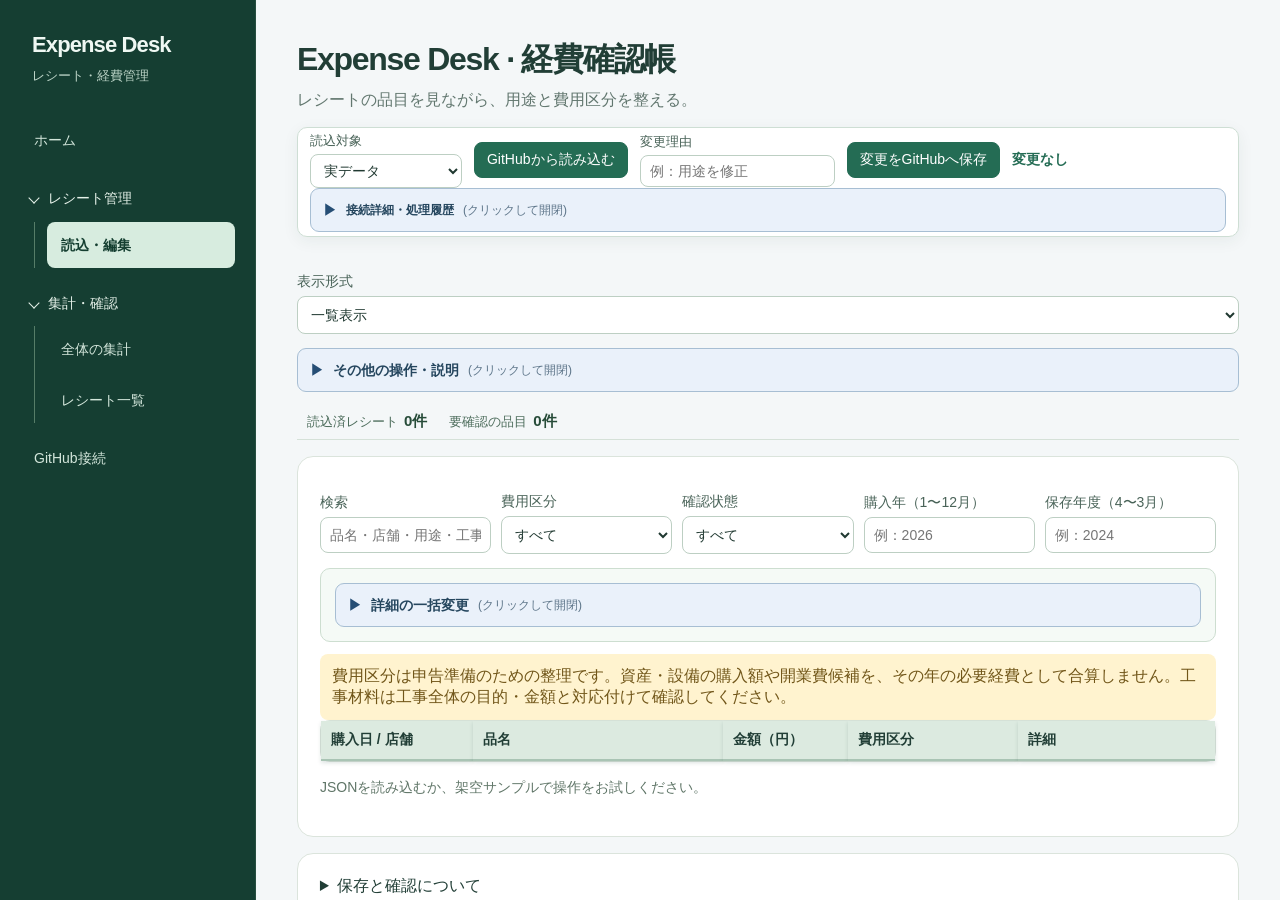
==== commit 6d2ec730: "Remove outer card frame around optional file operations accordion" ====
--- a/editor.html
+++ b/editor.html
@@ -219,6 +219,17 @@
  .editor-page .compact-review-stats{gap:5px 14px;padding:7px 3px}
  .editor-page .compact-review-stats strong{font-size:14px}
 }
+
+/* The file tools accordion needs only its inner disclosure band, not an outer card. */
+body.editor-page #file-tools.panel.fold-section{
+ border:0!important;
+ background:transparent!important;
+ box-shadow:none!important;
+ padding:0!important;
+ border-radius:0!important;
+ margin:12px 0!important;
+}
+body.editor-page #file-tools>.fold-content{padding:12px 4px!important}
 </style><link rel="stylesheet" href="workspace.css?v=20261122-accordion-fix-8"><script src="session.js" defer></script><script src="navigation.js" defer></script>
 <body class="editor-page"><div id="workspace-navigation"></div><header><span>EXPENSE DESK</span><h1>Expense Desk · 経費確認帳</h1><p>レシートの品目を見ながら、用途と費用区分を整える。</p></header>
 <div class="workspace-dock editor-dock" aria-label="GitHub操作と編集状態">
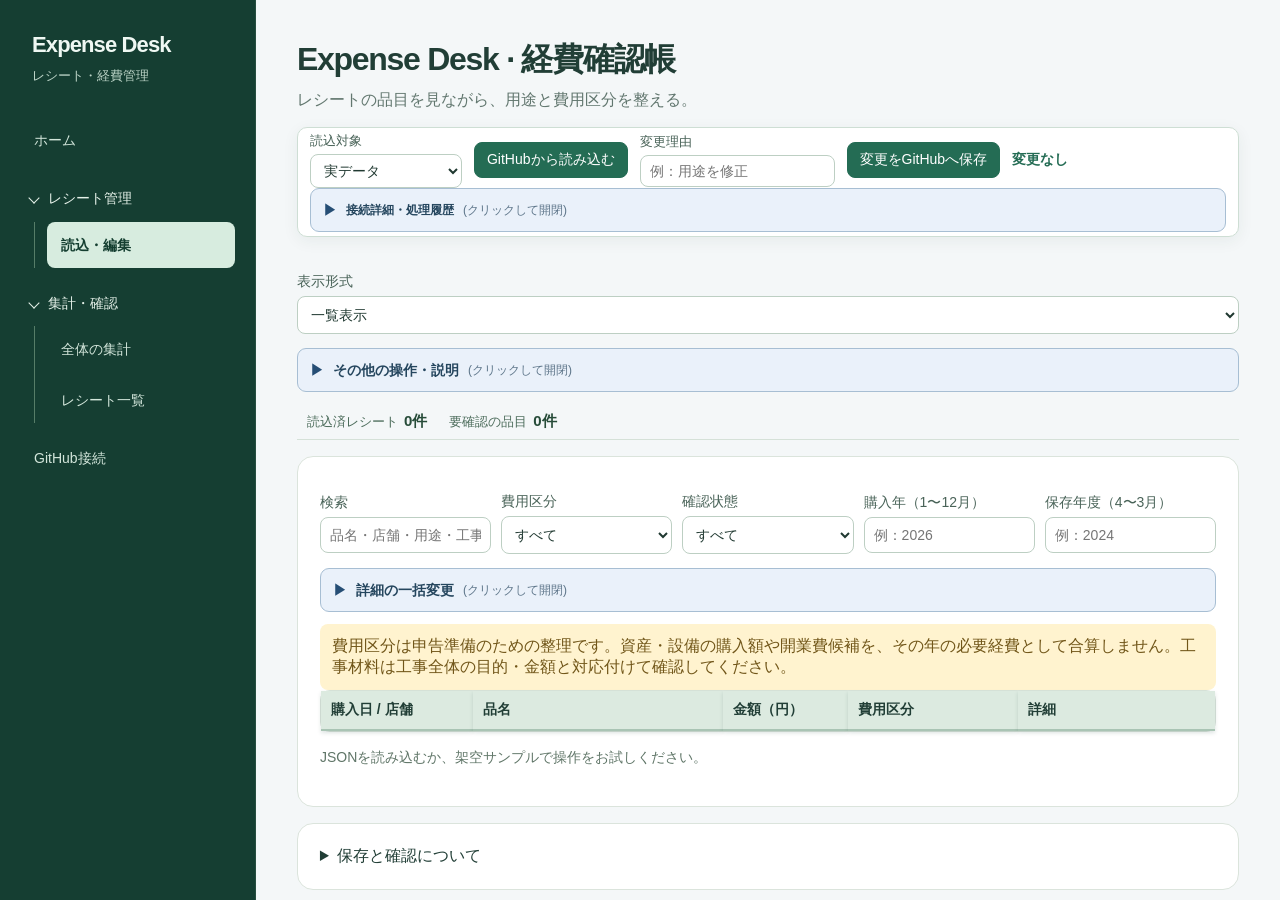
==== commit 3a7b8646: "Remove outer card frame from bulk detail editor accordion" ====
--- a/editor.html
+++ b/editor.html
@@ -230,7 +230,42 @@
  margin:12px 0!important;
 }
 body.editor-page #file-tools>.fold-content{padding:12px 4px!important}
-</style><link rel="stylesheet" href="workspace.css?v=20261122-accordion-fix-8"><script src="session.js" defer></script><script src="navigation.js" defer></script>
+
+/* No outer wrapper around secondary file tools. The summary is the only visual panel. */
+body.editor-page #file-tools.file-tools-plain {
+  display:block;
+  width:100%;
+  box-sizing:border-box;
+  padding:0;
+  margin:10px 0 12px;
+  border:0;
+  border-radius:0;
+  box-shadow:none;
+  background:transparent;
+}
+body.editor-page #file-tools.file-tools-plain > summary.fold-toggle {
+  margin:0;
+  width:100%;
+}
+body.editor-page #file-tools.file-tools-plain > .fold-content {
+  padding:12px 0;
+}
+
+/* The bulk editor uses only the disclosure bar; no surrounding card. */
+body.editor-page #bulk-details.bulk-plain{
+  display:block;
+  width:100%;
+  box-sizing:border-box;
+  margin:12px 0;
+  padding:0;
+  border:0;
+  border-radius:0;
+  box-shadow:none;
+  background:transparent;
+}
+body.editor-page #bulk-details.bulk-plain > summary.fold-toggle{margin:0;width:100%}
+body.editor-page #bulk-details.bulk-plain > .bulk-body{padding:12px 0 0}
+</style><link rel="stylesheet" href="workspace.css?v=20261122-filetools-no-card-9"><script src="session.js" defer></script><script src="navigation.js" defer></script>
 <body class="editor-page"><div id="workspace-navigation"></div><header><span>EXPENSE DESK</span><h1>Expense Desk · 経費確認帳</h1><p>レシートの品目を見ながら、用途と費用区分を整える。</p></header>
 <div class="workspace-dock editor-dock" aria-label="GitHub操作と編集状態">
 <div class="dock-actions"><label>読込対象<select id="gh-scope"><option value="data">実データ</option><option value="tests">テスト</option><option value="both">実データとテスト</option></select></label><button id="gh-load" class="primary">GitHubから読み込む</button><label>変更理由<input id="gh-reason" placeholder="例：用途を修正"></label><button id="gh-save" class="primary">変更をGitHubへ保存</button><strong id="edit-indicator" role="status" aria-live="polite">変更なし</strong></div>
@@ -239,14 +274,14 @@
 <p id="gh-status" class="dock-progress" role="status" aria-live="polite">読込未実行</p>
 <div id="message" role="status" aria-live="polite"></div></div></details></div><main>
 <div class="bar"><label>表示形式<select id="view-mode"><option value="all">一覧表示</option><option value="single">1枚表示</option></select></label></div>
-<details id="file-tools" class="panel fold-section"><summary class="fold-toggle"><strong>その他の操作・説明</strong></summary><div class="fold-content"><p class="hint">JSON・フォルダ読込／バックアップ／CSV</p><div class="bar"><label class="file">JSONを読み込む<input id="import" type="file" accept=".json,application/json" multiple></label><label class="file">フォルダを読み込む<input id="folder" type="file" webkitdirectory multiple></label><button id="new">レシートを追加</button><button id="demo">架空サンプルを追加</button><button id="backup" class="primary">全件をJSON保存</button><button id="csv">表示中の表をCSV保存</button></div>
+<details id="file-tools" class="file-tools-plain"><summary class="fold-toggle"><strong>その他の操作・説明</strong></summary><div class="fold-content"><p class="hint">JSON・フォルダ読込／バックアップ／CSV</p><div class="bar"><label class="file">JSONを読み込む<input id="import" type="file" accept=".json,application/json" multiple></label><label class="file">フォルダを読み込む<input id="folder" type="file" webkitdirectory multiple></label><button id="new">レシートを追加</button><button id="demo">架空サンプルを追加</button><button id="backup" class="primary">全件をJSON保存</button><button id="csv">表示中の表をCSV保存</button></div>
 <p class="hint">単価は通常、明細金額 ÷ 数量で自動計算します。数量が空欄なら1個として計算します。値引きなどで原本単価と異なる場合は、品目の「詳細・編集」で「単価を手動入力」を選択してください。割り切れない単価は自動保存せず、原本を確認してください。</p>
 <p class="hint">HTMLをダウンロードしてブラウザで開いてください。GitHub直接接続と、端末内だけでの編集に対応します。全件JSONはバックアップ、1件JSONはGitHubへの反映用です。保存したJSONを黒子に渡せばリポジトリに反映できます。GitHub直接接続では「変更をGitHubへ保存」で反映します。</p>
 </div></details>
 <div class="stats compact-review-stats" aria-label="読み込み状況"><span>読込済レシート <strong id="count">0件</strong></span><span>要確認の品目 <strong id="pending">0件</strong></span></div>
 <section id="single-receipt" class="panel"><div class="bar"><label>編集するレシート<select id="receipt"></select></label><button id="one">この1件をJSON保存</button><button id="add">このレシートに品目を追加</button></div><details id="receipt-meta-details" class="fold-section receipt-meta-fold"><summary id="receipt-meta-summary" class="fold-toggle"><strong>レシート基本情報・備考を確認／修正</strong></summary><div class="fold-content"><div id="meta" class="grid"></div><p id="receipt-info" class="hint"></p></div></details></section>
 <section class="panel"><div class="bar"><label>検索<input id="search" placeholder="品名・店舗・用途・工事名"></label><label>費用区分<select id="class-filter"><option value="">すべて</option><option>経費</option><option>資産・設備</option><option>開業費候補</option><option>対象外</option><option>要確認</option></select></label><label>確認状態<select id="review-filter"><option value="">すべて</option><option>要確認</option><option>確認済</option></select></label><label>購入年（1〜12月）<input id="year" type="number" placeholder="例：2026"></label><label>保存年度（4〜3月）<input id="fiscal" type="number" placeholder="例：2024"></label></div>
-<details class="bulk-panel" id="bulk-details" aria-label="詳細の一括変更"><summary class="fold-toggle"><strong>詳細の一括変更</strong></summary><div class="bulk-body"><p class="hint">上の「費用区分」で対象を選び、変更したい項目にチェックを入れてください。表示中の該当品目だけに反映し、費用区分そのものは変更しません。空欄で適用するとその項目を消去します。</p>
+<details class="bulk-plain" id="bulk-details" aria-label="詳細の一括変更"><summary class="fold-toggle"><strong>詳細の一括変更</strong></summary><div class="bulk-body"><p class="hint">上の「費用区分」で対象を選び、変更したい項目にチェックを入れてください。表示中の該当品目だけに反映し、費用区分そのものは変更しません。空欄で適用するとその項目を消去します。</p>
 <div class="bulk-grid">
 <label class="bulk-field"><span class="bulk-enable"><input type="checkbox" id="bulk-purpose-on" checked>用途を変更</span><textarea id="bulk-purpose" rows="2" placeholder="例：客室の床材として使用"></textarea></label>
 <label class="bulk-field"><span class="bulk-enable"><input type="checkbox" id="bulk-project-on">工事・資産IDを変更</span><input id="bulk-project" placeholder="例：客室床改修-01"></label>
@@ -688,5 +723,5 @@
     }
   ]
 }</script>
-<script src="common.js"></script><script src="editor-model.js"></script><script src="editor.js?v=20261122-accordion-fix-8"></script></body></html>
+<script src="common.js"></script><script src="editor-model.js"></script><script src="editor.js?v=20261122-filetools-no-card-9"></script></body></html>
 
